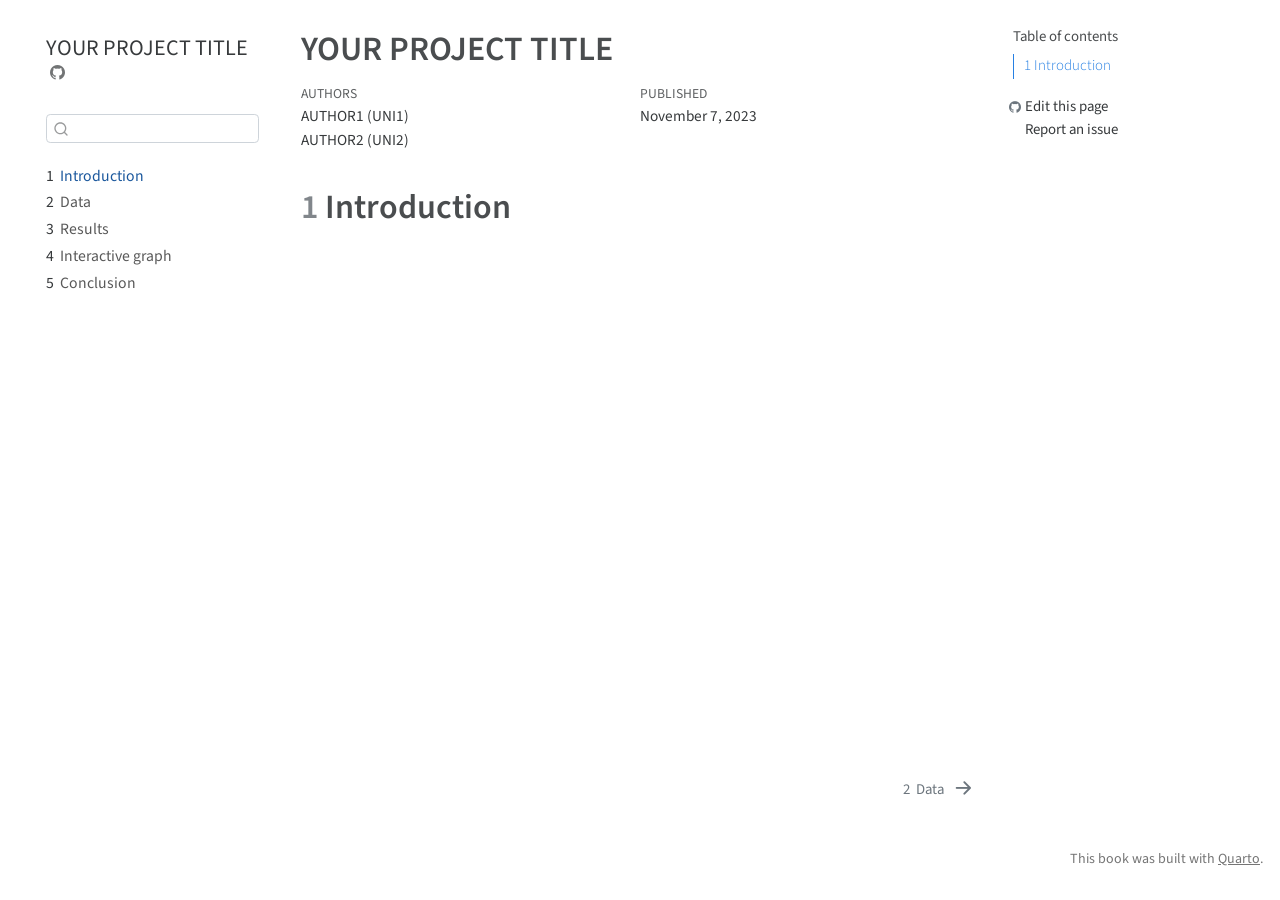
==== docs/index.html @ 01deb5d8 "Initial commit" ====
<!DOCTYPE html>
<html xmlns="http://www.w3.org/1999/xhtml" lang="en" xml:lang="en"><head>

<meta charset="utf-8">
<meta name="generator" content="quarto-1.3.433">

<meta name="viewport" content="width=device-width, initial-scale=1.0, user-scalable=yes">

<meta name="author" content="AUTHOR1 (UNI1)">
<meta name="author" content="AUTHOR2 (UNI2)">
<meta name="dcterms.date" content="2023-11-07">

<title>YOUR PROJECT TITLE</title>
<style>
code{white-space: pre-wrap;}
span.smallcaps{font-variant: small-caps;}
div.columns{display: flex; gap: min(4vw, 1.5em);}
div.column{flex: auto; overflow-x: auto;}
div.hanging-indent{margin-left: 1.5em; text-indent: -1.5em;}
ul.task-list{list-style: none;}
ul.task-list li input[type="checkbox"] {
  width: 0.8em;
  margin: 0 0.8em 0.2em -1em; /* quarto-specific, see https://github.com/quarto-dev/quarto-cli/issues/4556 */ 
  vertical-align: middle;
}
</style>


<script src="site_libs/quarto-nav/quarto-nav.js"></script>
<script src="site_libs/quarto-nav/headroom.min.js"></script>
<script src="site_libs/clipboard/clipboard.min.js"></script>
<script src="site_libs/quarto-search/autocomplete.umd.js"></script>
<script src="site_libs/quarto-search/fuse.min.js"></script>
<script src="site_libs/quarto-search/quarto-search.js"></script>
<meta name="quarto:offset" content="./">
<link href="./data.html" rel="next">
<script src="site_libs/quarto-html/quarto.js"></script>
<script src="site_libs/quarto-html/popper.min.js"></script>
<script src="site_libs/quarto-html/tippy.umd.min.js"></script>
<script src="site_libs/quarto-html/anchor.min.js"></script>
<link href="site_libs/quarto-html/tippy.css" rel="stylesheet">
<link href="site_libs/quarto-html/quarto-syntax-highlighting.css" rel="stylesheet" id="quarto-text-highlighting-styles">
<script src="site_libs/bootstrap/bootstrap.min.js"></script>
<link href="site_libs/bootstrap/bootstrap-icons.css" rel="stylesheet">
<link href="site_libs/bootstrap/bootstrap.min.css" rel="stylesheet" id="quarto-bootstrap" data-mode="light">
<script id="quarto-search-options" type="application/json">{
  "location": "sidebar",
  "copy-button": false,
  "collapse-after": 3,
  "panel-placement": "start",
  "type": "textbox",
  "limit": 20,
  "language": {
    "search-no-results-text": "No results",
    "search-matching-documents-text": "matching documents",
    "search-copy-link-title": "Copy link to search",
    "search-hide-matches-text": "Hide additional matches",
    "search-more-match-text": "more match in this document",
    "search-more-matches-text": "more matches in this document",
    "search-clear-button-title": "Clear",
    "search-detached-cancel-button-title": "Cancel",
    "search-submit-button-title": "Submit",
    "search-label": "Search"
  }
}</script>


</head>

<body class="nav-sidebar floating">

<div id="quarto-search-results"></div>
  <header id="quarto-header" class="headroom fixed-top">
  <nav class="quarto-secondary-nav">
    <div class="container-fluid d-flex">
      <button type="button" class="quarto-btn-toggle btn" data-bs-toggle="collapse" data-bs-target="#quarto-sidebar,#quarto-sidebar-glass" aria-controls="quarto-sidebar" aria-expanded="false" aria-label="Toggle sidebar navigation" onclick="if (window.quartoToggleHeadroom) { window.quartoToggleHeadroom(); }">
        <i class="bi bi-layout-text-sidebar-reverse"></i>
      </button>
      <nav class="quarto-page-breadcrumbs" aria-label="breadcrumb"><ol class="breadcrumb"><li class="breadcrumb-item"><a href="./index.html"><span class="chapter-number">1</span>&nbsp; <span class="chapter-title">Introduction</span></a></li></ol></nav>
      <a class="flex-grow-1" role="button" data-bs-toggle="collapse" data-bs-target="#quarto-sidebar,#quarto-sidebar-glass" aria-controls="quarto-sidebar" aria-expanded="false" aria-label="Toggle sidebar navigation" onclick="if (window.quartoToggleHeadroom) { window.quartoToggleHeadroom(); }">      
      </a>
      <button type="button" class="btn quarto-search-button" aria-label="" onclick="window.quartoOpenSearch();">
        <i class="bi bi-search"></i>
      </button>
    </div>
  </nav>
</header>
<!-- content -->
<div id="quarto-content" class="quarto-container page-columns page-rows-contents page-layout-article">
<!-- sidebar -->
  <nav id="quarto-sidebar" class="sidebar collapse collapse-horizontal sidebar-navigation floating overflow-auto">
    <div class="pt-lg-2 mt-2 text-left sidebar-header">
    <div class="sidebar-title mb-0 py-0">
      <a href="./">YOUR PROJECT TITLE</a> 
        <div class="sidebar-tools-main">
    <a href="https://github.com/YOUR_GITHUB_ACCOUNT/REPO_NAME" rel="" title="Source Code" class="quarto-navigation-tool px-1" aria-label="Source Code"><i class="bi bi-github"></i></a>
</div>
    </div>
      </div>
        <div class="mt-2 flex-shrink-0 align-items-center">
        <div class="sidebar-search">
        <div id="quarto-search" class="" title="Search"></div>
        </div>
        </div>
    <div class="sidebar-menu-container"> 
    <ul class="list-unstyled mt-1">
        <li class="sidebar-item">
  <div class="sidebar-item-container"> 
  <a href="./index.html" class="sidebar-item-text sidebar-link active">
 <span class="menu-text"><span class="chapter-number">1</span>&nbsp; <span class="chapter-title">Introduction</span></span></a>
  </div>
</li>
        <li class="sidebar-item">
  <div class="sidebar-item-container"> 
  <a href="./data.html" class="sidebar-item-text sidebar-link">
 <span class="menu-text"><span class="chapter-number">2</span>&nbsp; <span class="chapter-title">Data</span></span></a>
  </div>
</li>
        <li class="sidebar-item">
  <div class="sidebar-item-container"> 
  <a href="./results.html" class="sidebar-item-text sidebar-link">
 <span class="menu-text"><span class="chapter-number">3</span>&nbsp; <span class="chapter-title">Results</span></span></a>
  </div>
</li>
        <li class="sidebar-item">
  <div class="sidebar-item-container"> 
  <a href="./d3graph.html" class="sidebar-item-text sidebar-link">
 <span class="menu-text"><span class="chapter-number">4</span>&nbsp; <span class="chapter-title">Interactive graph</span></span></a>
  </div>
</li>
        <li class="sidebar-item">
  <div class="sidebar-item-container"> 
  <a href="./conclusion.html" class="sidebar-item-text sidebar-link">
 <span class="menu-text"><span class="chapter-number">5</span>&nbsp; <span class="chapter-title">Conclusion</span></span></a>
  </div>
</li>
    </ul>
    </div>
</nav>
<div id="quarto-sidebar-glass" data-bs-toggle="collapse" data-bs-target="#quarto-sidebar,#quarto-sidebar-glass"></div>
<!-- margin-sidebar -->
    <div id="quarto-margin-sidebar" class="sidebar margin-sidebar">
        <nav id="TOC" role="doc-toc" class="toc-active">
    <h2 id="toc-title">Table of contents</h2>
   
  <ul>
  <li><a href="#introduction" id="toc-introduction" class="nav-link active" data-scroll-target="#introduction"><span class="header-section-number">1</span> Introduction</a></li>
  </ul>
<div class="toc-actions"><div><i class="bi bi-github"></i></div><div class="action-links"><p><a href="https://github.com/YOUR_GITHUB_ACCOUNT/REPO_NAME/edit/main/index.qmd" class="toc-action">Edit this page</a></p><p><a href="https://github.com/YOUR_GITHUB_ACCOUNT/REPO_NAME/issues/new" class="toc-action">Report an issue</a></p></div></div></nav>
    </div>
<!-- main -->
<main class="content" id="quarto-document-content">

<header id="title-block-header" class="quarto-title-block default">
<div class="quarto-title">
<h1 class="title">YOUR PROJECT TITLE</h1>
</div>



<div class="quarto-title-meta">

    <div>
    <div class="quarto-title-meta-heading">Authors</div>
    <div class="quarto-title-meta-contents">
             <p>AUTHOR1 (UNI1) </p>
             <p>AUTHOR2 (UNI2) </p>
          </div>
  </div>
    
    <div>
    <div class="quarto-title-meta-heading">Published</div>
    <div class="quarto-title-meta-contents">
      <p class="date">November 7, 2023</p>
    </div>
  </div>
  
    
  </div>
  

</header>

<section id="introduction" class="level1" data-number="1">
<h1 data-number="1"><span class="header-section-number">1</span> Introduction</h1>


</section>

</main> <!-- /main -->
<script id="quarto-html-after-body" type="application/javascript">
window.document.addEventListener("DOMContentLoaded", function (event) {
  const toggleBodyColorMode = (bsSheetEl) => {
    const mode = bsSheetEl.getAttribute("data-mode");
    const bodyEl = window.document.querySelector("body");
    if (mode === "dark") {
      bodyEl.classList.add("quarto-dark");
      bodyEl.classList.remove("quarto-light");
    } else {
      bodyEl.classList.add("quarto-light");
      bodyEl.classList.remove("quarto-dark");
    }
  }
  const toggleBodyColorPrimary = () => {
    const bsSheetEl = window.document.querySelector("link#quarto-bootstrap");
    if (bsSheetEl) {
      toggleBodyColorMode(bsSheetEl);
    }
  }
  toggleBodyColorPrimary();  
  const icon = "";
  const anchorJS = new window.AnchorJS();
  anchorJS.options = {
    placement: 'right',
    icon: icon
  };
  anchorJS.add('.anchored');
  const isCodeAnnotation = (el) => {
    for (const clz of el.classList) {
      if (clz.startsWith('code-annotation-')) {                     
        return true;
      }
    }
    return false;
  }
  const clipboard = new window.ClipboardJS('.code-copy-button', {
    text: function(trigger) {
      const codeEl = trigger.previousElementSibling.cloneNode(true);
      for (const childEl of codeEl.children) {
        if (isCodeAnnotation(childEl)) {
          childEl.remove();
        }
      }
      return codeEl.innerText;
    }
  });
  clipboard.on('success', function(e) {
    // button target
    const button = e.trigger;
    // don't keep focus
    button.blur();
    // flash "checked"
    button.classList.add('code-copy-button-checked');
    var currentTitle = button.getAttribute("title");
    button.setAttribute("title", "Copied!");
    let tooltip;
    if (window.bootstrap) {
      button.setAttribute("data-bs-toggle", "tooltip");
      button.setAttribute("data-bs-placement", "left");
      button.setAttribute("data-bs-title", "Copied!");
      tooltip = new bootstrap.Tooltip(button, 
        { trigger: "manual", 
          customClass: "code-copy-button-tooltip",
          offset: [0, -8]});
      tooltip.show();    
    }
    setTimeout(function() {
      if (tooltip) {
        tooltip.hide();
        button.removeAttribute("data-bs-title");
        button.removeAttribute("data-bs-toggle");
        button.removeAttribute("data-bs-placement");
      }
      button.setAttribute("title", currentTitle);
      button.classList.remove('code-copy-button-checked');
    }, 1000);
    // clear code selection
    e.clearSelection();
  });
  function tippyHover(el, contentFn) {
    const config = {
      allowHTML: true,
      content: contentFn,
      maxWidth: 500,
      delay: 100,
      arrow: false,
      appendTo: function(el) {
          return el.parentElement;
      },
      interactive: true,
      interactiveBorder: 10,
      theme: 'quarto',
      placement: 'bottom-start'
    };
    window.tippy(el, config); 
  }
  const noterefs = window.document.querySelectorAll('a[role="doc-noteref"]');
  for (var i=0; i<noterefs.length; i++) {
    const ref = noterefs[i];
    tippyHover(ref, function() {
      // use id or data attribute instead here
      let href = ref.getAttribute('data-footnote-href') || ref.getAttribute('href');
      try { href = new URL(href).hash; } catch {}
      const id = href.replace(/^#\/?/, "");
      const note = window.document.getElementById(id);
      return note.innerHTML;
    });
  }
      let selectedAnnoteEl;
      const selectorForAnnotation = ( cell, annotation) => {
        let cellAttr = 'data-code-cell="' + cell + '"';
        let lineAttr = 'data-code-annotation="' +  annotation + '"';
        const selector = 'span[' + cellAttr + '][' + lineAttr + ']';
        return selector;
      }
      const selectCodeLines = (annoteEl) => {
        const doc = window.document;
        const targetCell = annoteEl.getAttribute("data-target-cell");
        const targetAnnotation = annoteEl.getAttribute("data-target-annotation");
        const annoteSpan = window.document.querySelector(selectorForAnnotation(targetCell, targetAnnotation));
        const lines = annoteSpan.getAttribute("data-code-lines").split(",");
        const lineIds = lines.map((line) => {
          return targetCell + "-" + line;
        })
        let top = null;
        let height = null;
        let parent = null;
        if (lineIds.length > 0) {
            //compute the position of the single el (top and bottom and make a div)
            const el = window.document.getElementById(lineIds[0]);
            top = el.offsetTop;
            height = el.offsetHeight;
            parent = el.parentElement.parentElement;
          if (lineIds.length > 1) {
            const lastEl = window.document.getElementById(lineIds[lineIds.length - 1]);
            const bottom = lastEl.offsetTop + lastEl.offsetHeight;
            height = bottom - top;
          }
          if (top !== null && height !== null && parent !== null) {
            // cook up a div (if necessary) and position it 
            let div = window.document.getElementById("code-annotation-line-highlight");
            if (div === null) {
              div = window.document.createElement("div");
              div.setAttribute("id", "code-annotation-line-highlight");
              div.style.position = 'absolute';
              parent.appendChild(div);
            }
            div.style.top = top - 2 + "px";
            div.style.height = height + 4 + "px";
            let gutterDiv = window.document.getElementById("code-annotation-line-highlight-gutter");
            if (gutterDiv === null) {
              gutterDiv = window.document.createElement("div");
              gutterDiv.setAttribute("id", "code-annotation-line-highlight-gutter");
              gutterDiv.style.position = 'absolute';
              const codeCell = window.document.getElementById(targetCell);
              const gutter = codeCell.querySelector('.code-annotation-gutter');
              gutter.appendChild(gutterDiv);
            }
            gutterDiv.style.top = top - 2 + "px";
            gutterDiv.style.height = height + 4 + "px";
          }
          selectedAnnoteEl = annoteEl;
        }
      };
      const unselectCodeLines = () => {
        const elementsIds = ["code-annotation-line-highlight", "code-annotation-line-highlight-gutter"];
        elementsIds.forEach((elId) => {
          const div = window.document.getElementById(elId);
          if (div) {
            div.remove();
          }
        });
        selectedAnnoteEl = undefined;
      };
      // Attach click handler to the DT
      const annoteDls = window.document.querySelectorAll('dt[data-target-cell]');
      for (const annoteDlNode of annoteDls) {
        annoteDlNode.addEventListener('click', (event) => {
          const clickedEl = event.target;
          if (clickedEl !== selectedAnnoteEl) {
            unselectCodeLines();
            const activeEl = window.document.querySelector('dt[data-target-cell].code-annotation-active');
            if (activeEl) {
              activeEl.classList.remove('code-annotation-active');
            }
            selectCodeLines(clickedEl);
            clickedEl.classList.add('code-annotation-active');
          } else {
            // Unselect the line
            unselectCodeLines();
            clickedEl.classList.remove('code-annotation-active');
          }
        });
      }
  const findCites = (el) => {
    const parentEl = el.parentElement;
    if (parentEl) {
      const cites = parentEl.dataset.cites;
      if (cites) {
        return {
          el,
          cites: cites.split(' ')
        };
      } else {
        return findCites(el.parentElement)
      }
    } else {
      return undefined;
    }
  };
  var bibliorefs = window.document.querySelectorAll('a[role="doc-biblioref"]');
  for (var i=0; i<bibliorefs.length; i++) {
    const ref = bibliorefs[i];
    const citeInfo = findCites(ref);
    if (citeInfo) {
      tippyHover(citeInfo.el, function() {
        var popup = window.document.createElement('div');
        citeInfo.cites.forEach(function(cite) {
          var citeDiv = window.document.createElement('div');
          citeDiv.classList.add('hanging-indent');
          citeDiv.classList.add('csl-entry');
          var biblioDiv = window.document.getElementById('ref-' + cite);
          if (biblioDiv) {
            citeDiv.innerHTML = biblioDiv.innerHTML;
          }
          popup.appendChild(citeDiv);
        });
        return popup.innerHTML;
      });
    }
  }
});
</script>
<nav class="page-navigation">
  <div class="nav-page nav-page-previous">
  </div>
  <div class="nav-page nav-page-next">
      <a href="./data.html" class="pagination-link">
        <span class="nav-page-text"><span class="chapter-number">2</span>&nbsp; <span class="chapter-title">Data</span></span> <i class="bi bi-arrow-right-short"></i>
      </a>
  </div>
</nav>
</div> <!-- /content -->
<footer class="footer">
  <div class="nav-footer">
    <div class="nav-footer-left">
      &nbsp;
    </div>   
    <div class="nav-footer-center">
      &nbsp;
    </div>
    <div class="nav-footer-right">This book was built with <a href="https://quarto.org/">Quarto</a>.</div>
  </div>
</footer>



</body></html>
---- docs/site_libs/quarto-html/tippy.css ----
.tippy-box[data-animation=fade][data-state=hidden]{opacity:0}[data-tippy-root]{max-width:calc(100vw - 10px)}.tippy-box{position:relative;background-color:#333;color:#fff;border-radius:4px;font-size:14px;line-height:1.4;white-space:normal;outline:0;transition-property:transform,visibility,opacity}.tippy-box[data-placement^=top]>.tippy-arrow{bottom:0}.tippy-box[data-placement^=top]>.tippy-arrow:before{bottom:-7px;left:0;border-width:8px 8px 0;border-top-color:initial;transform-origin:center top}.tippy-box[data-placement^=bottom]>.tippy-arrow{top:0}.tippy-box[data-placement^=bottom]>.tippy-arrow:before{top:-7px;left:0;border-width:0 8px 8px;border-bottom-color:initial;transform-origin:center bottom}.tippy-box[data-placement^=left]>.tippy-arrow{right:0}.tippy-box[data-placement^=left]>.tippy-arrow:before{border-width:8px 0 8px 8px;border-left-color:initial;right:-7px;transform-origin:center left}.tippy-box[data-placement^=right]>.tippy-arrow{left:0}.tippy-box[data-placement^=right]>.tippy-arrow:before{left:-7px;border-width:8px 8px 8px 0;border-right-color:initial;transform-origin:center right}.tippy-box[data-inertia][data-state=visible]{transition-timing-function:cubic-bezier(.54,1.5,.38,1.11)}.tippy-arrow{width:16px;height:16px;color:#333}.tippy-arrow:before{content:"";position:absolute;border-color:transparent;border-style:solid}.tippy-content{position:relative;padding:5px 9px;z-index:1}
---- docs/site_libs/quarto-html/quarto-syntax-highlighting.css ----
/* quarto syntax highlight colors */
:root {
  --quarto-hl-ot-color: #003B4F;
  --quarto-hl-at-color: #657422;
  --quarto-hl-ss-color: #20794D;
  --quarto-hl-an-color: #5E5E5E;
  --quarto-hl-fu-color: #4758AB;
  --quarto-hl-st-color: #20794D;
  --quarto-hl-cf-color: #003B4F;
  --quarto-hl-op-color: #5E5E5E;
  --quarto-hl-er-color: #AD0000;
  --quarto-hl-bn-color: #AD0000;
  --quarto-hl-al-color: #AD0000;
  --quarto-hl-va-color: #111111;
  --quarto-hl-bu-color: inherit;
  --quarto-hl-ex-color: inherit;
  --quarto-hl-pp-color: #AD0000;
  --quarto-hl-in-color: #5E5E5E;
  --quarto-hl-vs-color: #20794D;
  --quarto-hl-wa-color: #5E5E5E;
  --quarto-hl-do-color: #5E5E5E;
  --quarto-hl-im-color: #00769E;
  --quarto-hl-ch-color: #20794D;
  --quarto-hl-dt-color: #AD0000;
  --quarto-hl-fl-color: #AD0000;
  --quarto-hl-co-color: #5E5E5E;
  --quarto-hl-cv-color: #5E5E5E;
  --quarto-hl-cn-color: #8f5902;
  --quarto-hl-sc-color: #5E5E5E;
  --quarto-hl-dv-color: #AD0000;
  --quarto-hl-kw-color: #003B4F;
}

/* other quarto variables */
:root {
  --quarto-font-monospace: SFMono-Regular, Menlo, Monaco, Consolas, "Liberation Mono", "Courier New", monospace;
}

pre > code.sourceCode > span {
  color: #003B4F;
}

code span {
  color: #003B4F;
}

code.sourceCode > span {
  color: #003B4F;
}

div.sourceCode,
div.sourceCode pre.sourceCode {
  color: #003B4F;
}

code span.ot {
  color: #003B4F;
  font-style: inherit;
}

code span.at {
  color: #657422;
  font-style: inherit;
}

code span.ss {
  color: #20794D;
  font-style: inherit;
}

code span.an {
  color: #5E5E5E;
  font-style: inherit;
}

code span.fu {
  color: #4758AB;
  font-style: inherit;
}

code span.st {
  color: #20794D;
  font-style: inherit;
}

code span.cf {
  color: #003B4F;
  font-style: inherit;
}

code span.op {
  color: #5E5E5E;
  font-style: inherit;
}

code span.er {
  color: #AD0000;
  font-style: inherit;
}

code span.bn {
  color: #AD0000;
  font-style: inherit;
}

code span.al {
  color: #AD0000;
  font-style: inherit;
}

code span.va {
  color: #111111;
  font-style: inherit;
}

code span.bu {
  font-style: inherit;
}

code span.ex {
  font-style: inherit;
}

code span.pp {
  color: #AD0000;
  font-style: inherit;
}

code span.in {
  color: #5E5E5E;
  font-style: inherit;
}

code span.vs {
  color: #20794D;
  font-style: inherit;
}

code span.wa {
  color: #5E5E5E;
  font-style: italic;
}

code span.do {
  color: #5E5E5E;
  font-style: italic;
}

code span.im {
  color: #00769E;
  font-style: inherit;
}

code span.ch {
  color: #20794D;
  font-style: inherit;
}

code span.dt {
  color: #AD0000;
  font-style: inherit;
}

code span.fl {
  color: #AD0000;
  font-style: inherit;
}

code span.co {
  color: #5E5E5E;
  font-style: inherit;
}

code span.cv {
  color: #5E5E5E;
  font-style: italic;
}

code span.cn {
  color: #8f5902;
  font-style: inherit;
}

code span.sc {
  color: #5E5E5E;
  font-style: inherit;
}

code span.dv {
  color: #AD0000;
  font-style: inherit;
}

code span.kw {
  color: #003B4F;
  font-style: inherit;
}

.prevent-inlining {
  content: "</";
}

/*# sourceMappingURL=debc5d5d77c3f9108843748ff7464032.css.map */
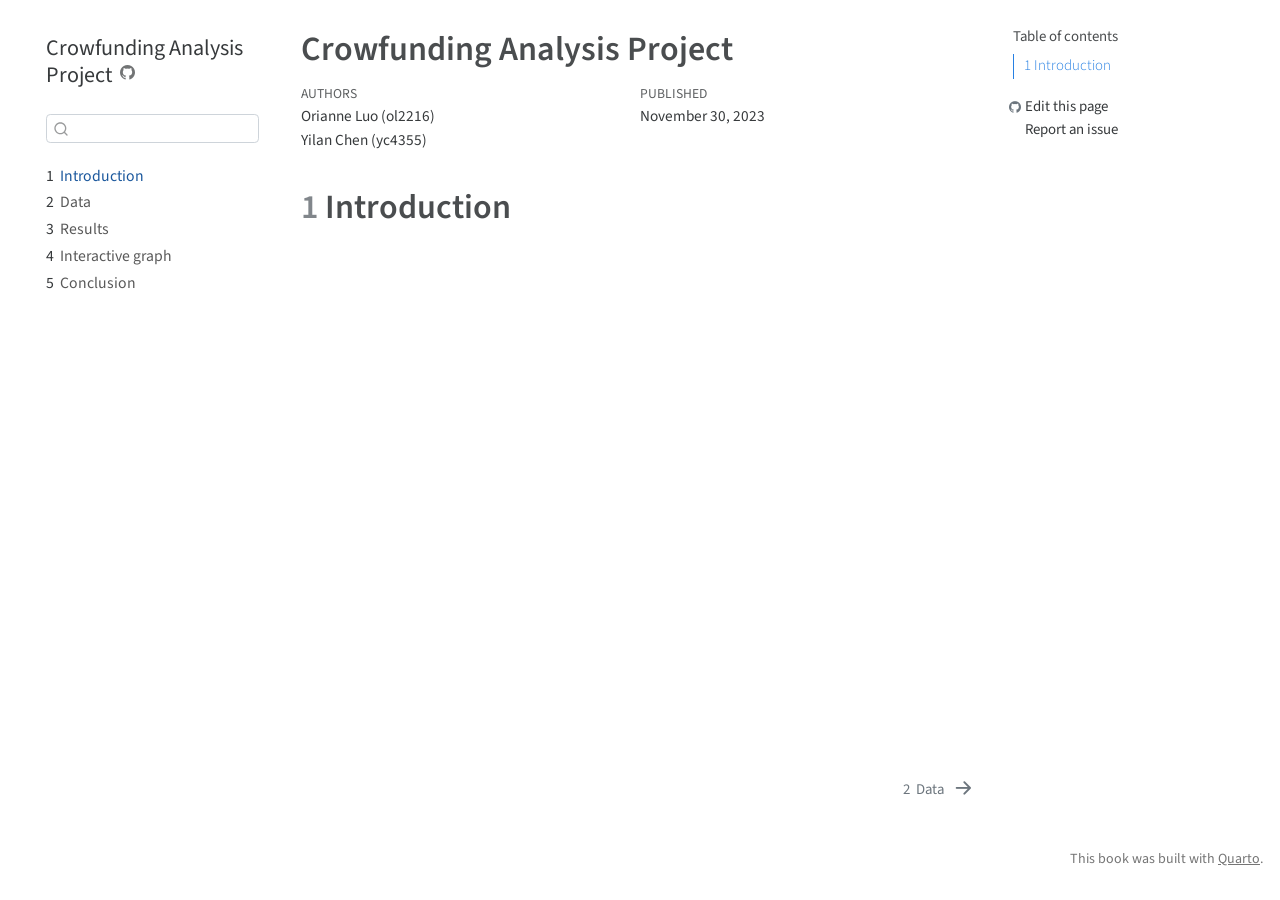
==== commit b3b865b7: "render the book" ====
--- a/docs/index.html
+++ b/docs/index.html
@@ -6,11 +6,11 @@
 
 <meta name="viewport" content="width=device-width, initial-scale=1.0, user-scalable=yes">
 
-<meta name="author" content="AUTHOR1 (UNI1)">
-<meta name="author" content="AUTHOR2 (UNI2)">
-<meta name="dcterms.date" content="2023-11-07">
-
-<title>YOUR PROJECT TITLE</title>
+<meta name="author" content="Orianne Luo (ol2216)">
+<meta name="author" content="Yilan Chen (yc4355)">
+<meta name="dcterms.date" content="2023-11-30">
+
+<title>Crowfunding Analysis Project</title>
 <style>
 code{white-space: pre-wrap;}
 span.smallcaps{font-variant: small-caps;}
@@ -91,9 +91,9 @@
   <nav id="quarto-sidebar" class="sidebar collapse collapse-horizontal sidebar-navigation floating overflow-auto">
     <div class="pt-lg-2 mt-2 text-left sidebar-header">
     <div class="sidebar-title mb-0 py-0">
-      <a href="./">YOUR PROJECT TITLE</a> 
+      <a href="./">Crowfunding Analysis Project</a> 
         <div class="sidebar-tools-main">
-    <a href="https://github.com/YOUR_GITHUB_ACCOUNT/REPO_NAME" rel="" title="Source Code" class="quarto-navigation-tool px-1" aria-label="Source Code"><i class="bi bi-github"></i></a>
+    <a href="https://github.com/1819398633/crowd_funding" rel="" title="Source Code" class="quarto-navigation-tool px-1" aria-label="Source Code"><i class="bi bi-github"></i></a>
 </div>
     </div>
       </div>
@@ -146,14 +146,14 @@
   <ul>
   <li><a href="#introduction" id="toc-introduction" class="nav-link active" data-scroll-target="#introduction"><span class="header-section-number">1</span> Introduction</a></li>
   </ul>
-<div class="toc-actions"><div><i class="bi bi-github"></i></div><div class="action-links"><p><a href="https://github.com/YOUR_GITHUB_ACCOUNT/REPO_NAME/edit/main/index.qmd" class="toc-action">Edit this page</a></p><p><a href="https://github.com/YOUR_GITHUB_ACCOUNT/REPO_NAME/issues/new" class="toc-action">Report an issue</a></p></div></div></nav>
+<div class="toc-actions"><div><i class="bi bi-github"></i></div><div class="action-links"><p><a href="https://github.com/1819398633/crowd_funding/edit/main/index.qmd" class="toc-action">Edit this page</a></p><p><a href="https://github.com/1819398633/crowd_funding/issues/new" class="toc-action">Report an issue</a></p></div></div></nav>
     </div>
 <!-- main -->
 <main class="content" id="quarto-document-content">
 
 <header id="title-block-header" class="quarto-title-block default">
 <div class="quarto-title">
-<h1 class="title">YOUR PROJECT TITLE</h1>
+<h1 class="title">Crowfunding Analysis Project</h1>
 </div>
 
 
@@ -163,15 +163,15 @@
     <div>
     <div class="quarto-title-meta-heading">Authors</div>
     <div class="quarto-title-meta-contents">
-             <p>AUTHOR1 (UNI1) </p>
-             <p>AUTHOR2 (UNI2) </p>
+             <p>Orianne Luo (ol2216) </p>
+             <p>Yilan Chen (yc4355) </p>
           </div>
   </div>
     
     <div>
     <div class="quarto-title-meta-heading">Published</div>
     <div class="quarto-title-meta-contents">
-      <p class="date">November 7, 2023</p>
+      <p class="date">November 30, 2023</p>
     </div>
   </div>
   
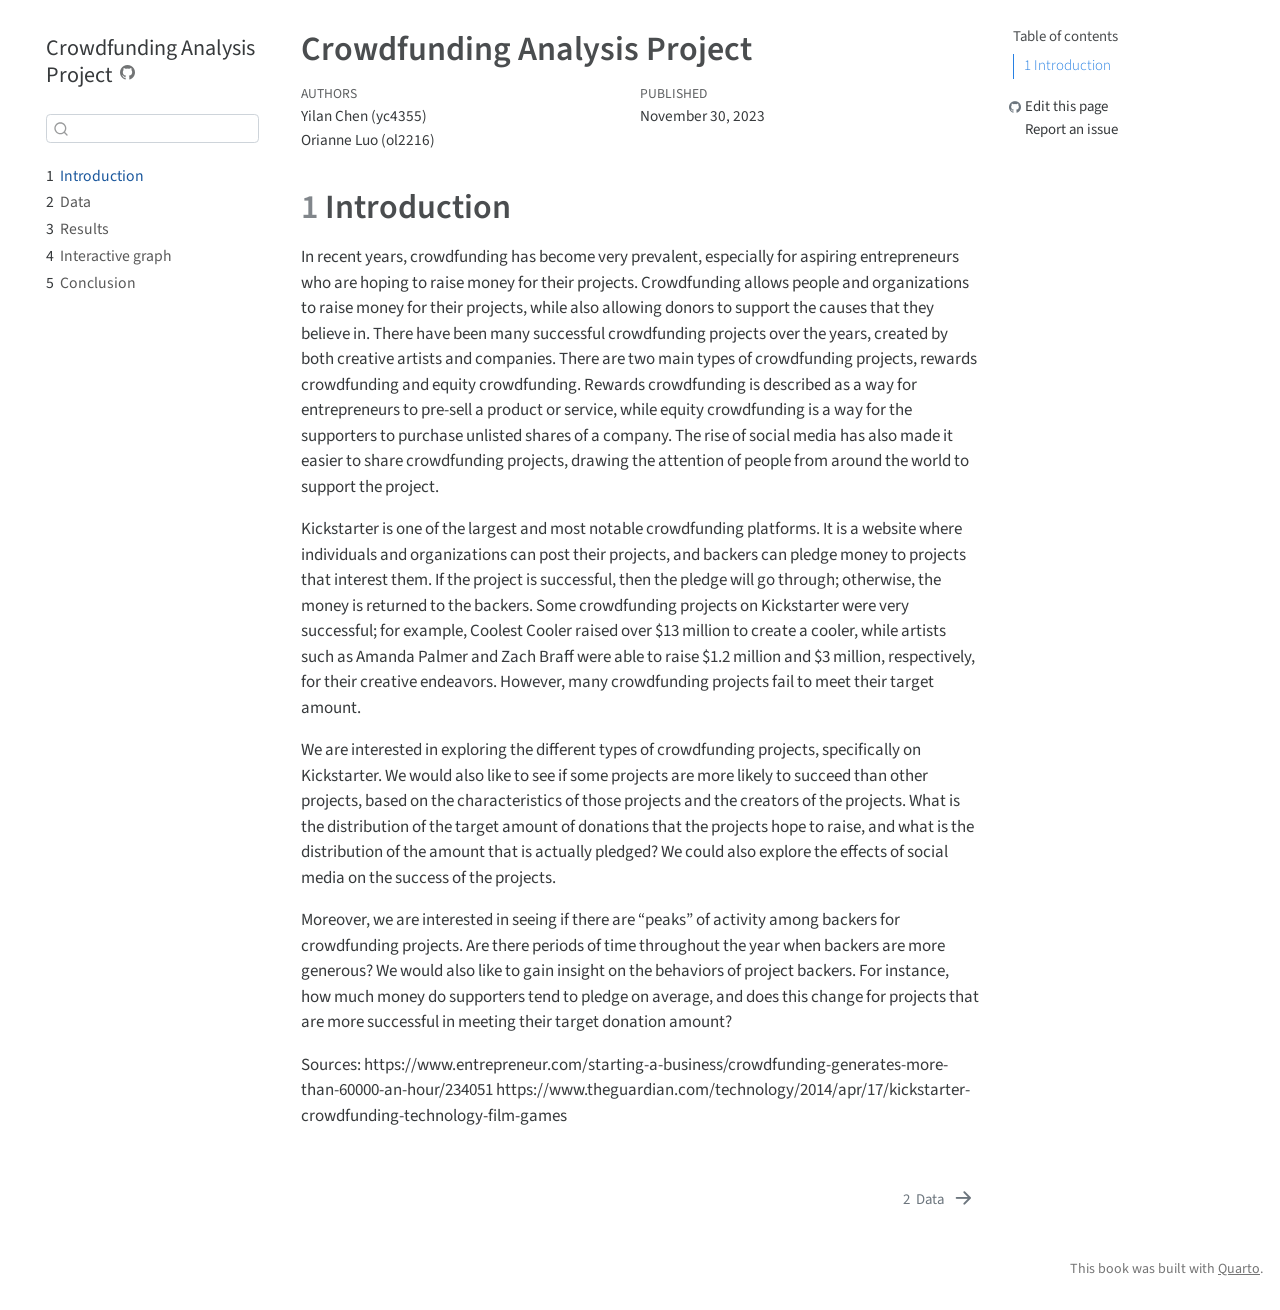
==== commit 0901f8e0: "upload render book" ====
--- a/docs/index.html
+++ b/docs/index.html
@@ -6,11 +6,11 @@
 
 <meta name="viewport" content="width=device-width, initial-scale=1.0, user-scalable=yes">
 
+<meta name="author" content="Yilan Chen (yc4355)">
 <meta name="author" content="Orianne Luo (ol2216)">
-<meta name="author" content="Yilan Chen (yc4355)">
 <meta name="dcterms.date" content="2023-11-30">
 
-<title>Crowfunding Analysis Project</title>
+<title>Crowdfunding Analysis Project</title>
 <style>
 code{white-space: pre-wrap;}
 span.smallcaps{font-variant: small-caps;}
@@ -91,9 +91,9 @@
   <nav id="quarto-sidebar" class="sidebar collapse collapse-horizontal sidebar-navigation floating overflow-auto">
     <div class="pt-lg-2 mt-2 text-left sidebar-header">
     <div class="sidebar-title mb-0 py-0">
-      <a href="./">Crowfunding Analysis Project</a> 
+      <a href="./">Crowdfunding Analysis Project</a> 
         <div class="sidebar-tools-main">
-    <a href="https://github.com/1819398633/crowd_funding" rel="" title="Source Code" class="quarto-navigation-tool px-1" aria-label="Source Code"><i class="bi bi-github"></i></a>
+    <a href="https://github.com/1819398633/crowd_funding.git" rel="" title="Source Code" class="quarto-navigation-tool px-1" aria-label="Source Code"><i class="bi bi-github"></i></a>
 </div>
     </div>
       </div>
@@ -146,14 +146,14 @@
   <ul>
   <li><a href="#introduction" id="toc-introduction" class="nav-link active" data-scroll-target="#introduction"><span class="header-section-number">1</span> Introduction</a></li>
   </ul>
-<div class="toc-actions"><div><i class="bi bi-github"></i></div><div class="action-links"><p><a href="https://github.com/1819398633/crowd_funding/edit/main/index.qmd" class="toc-action">Edit this page</a></p><p><a href="https://github.com/1819398633/crowd_funding/issues/new" class="toc-action">Report an issue</a></p></div></div></nav>
+<div class="toc-actions"><div><i class="bi bi-github"></i></div><div class="action-links"><p><a href="https://github.com/1819398633/crowd_funding.git/edit/main/index.qmd" class="toc-action">Edit this page</a></p><p><a href="https://github.com/1819398633/crowd_funding.git/issues/new" class="toc-action">Report an issue</a></p></div></div></nav>
     </div>
 <!-- main -->
 <main class="content" id="quarto-document-content">
 
 <header id="title-block-header" class="quarto-title-block default">
 <div class="quarto-title">
-<h1 class="title">Crowfunding Analysis Project</h1>
+<h1 class="title">Crowdfunding Analysis Project</h1>
 </div>
 
 
@@ -163,8 +163,8 @@
     <div>
     <div class="quarto-title-meta-heading">Authors</div>
     <div class="quarto-title-meta-contents">
+             <p>Yilan Chen (yc4355) </p>
              <p>Orianne Luo (ol2216) </p>
-             <p>Yilan Chen (yc4355) </p>
           </div>
   </div>
     
@@ -183,6 +183,11 @@
 
 <section id="introduction" class="level1" data-number="1">
 <h1 data-number="1"><span class="header-section-number">1</span> Introduction</h1>
+<p>In recent years, crowdfunding has become very prevalent, especially for aspiring entrepreneurs who are hoping to raise money for their projects. Crowdfunding allows people and organizations to raise money for their projects, while also allowing donors to support the causes that they believe in. There have been many successful crowdfunding projects over the years, created by both creative artists and companies. There are two main types of crowdfunding projects, rewards crowdfunding and equity crowdfunding. Rewards crowdfunding is described as a way for entrepreneurs to pre-sell a product or service, while equity crowdfunding is a way for the supporters to purchase unlisted shares of a company. The rise of social media has also made it easier to share crowdfunding projects, drawing the attention of people from around the world to support the project.</p>
+<p>Kickstarter is one of the largest and most notable crowdfunding platforms. It is a website where individuals and organizations can post their projects, and backers can pledge money to projects that interest them. If the project is successful, then the pledge will go through; otherwise, the money is returned to the backers. Some crowdfunding projects on Kickstarter were very successful; for example, Coolest Cooler raised over $13 million to create a cooler, while artists such as Amanda Palmer and Zach Braff were able to raise $1.2 million and $3 million, respectively, for their creative endeavors. However, many crowdfunding projects fail to meet their target amount.</p>
+<p>We are interested in exploring the different types of crowdfunding projects, specifically on Kickstarter. We would also like to see if some projects are more likely to succeed than other projects, based on the characteristics of those projects and the creators of the projects. What is the distribution of the target amount of donations that the projects hope to raise, and what is the distribution of the amount that is actually pledged? We could also explore the effects of social media on the success of the projects.</p>
+<p>Moreover, we are interested in seeing if there are “peaks” of activity among backers for crowdfunding projects. Are there periods of time throughout the year when backers are more generous? We would also like to gain insight on the behaviors of project backers. For instance, how much money do supporters tend to pledge on average, and does this change for projects that are more successful in meeting their target donation amount?</p>
+<p>Sources: https://www.entrepreneur.com/starting-a-business/crowdfunding-generates-more-than-60000-an-hour/234051 https://www.theguardian.com/technology/2014/apr/17/kickstarter-crowdfunding-technology-film-games</p>
 
 
 </section>
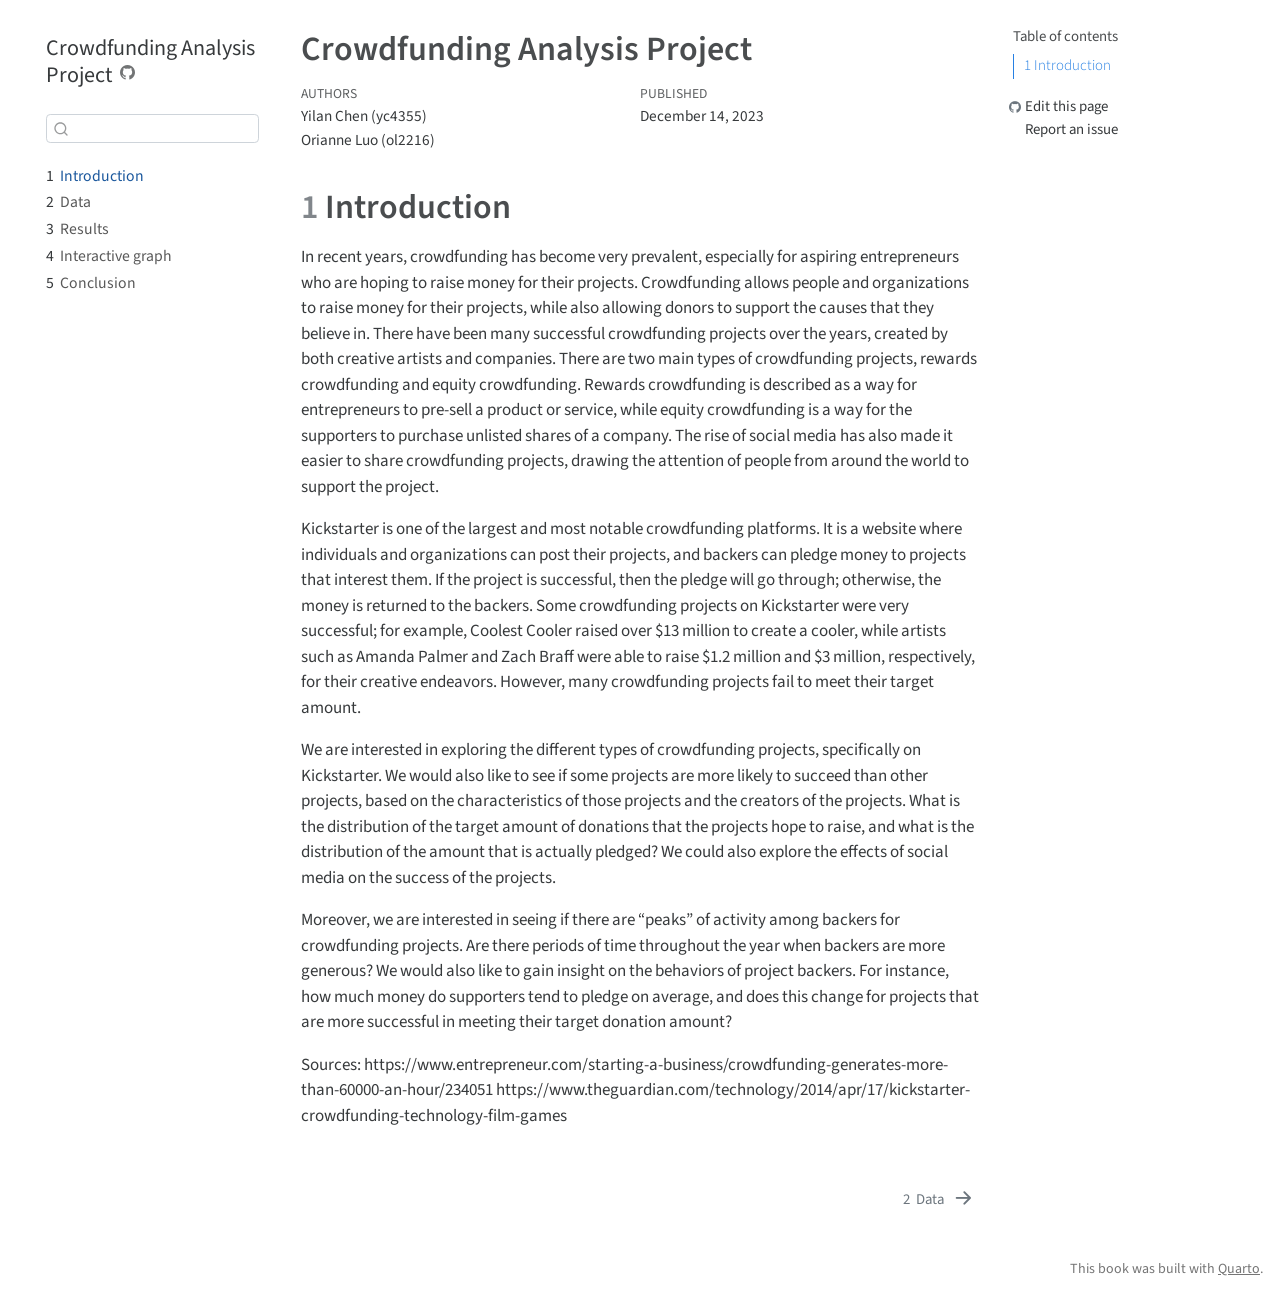
==== commit 1657a2ec: "update data.qmd" ====
--- a/docs/index.html
+++ b/docs/index.html
@@ -8,7 +8,7 @@
 
 <meta name="author" content="Yilan Chen (yc4355)">
 <meta name="author" content="Orianne Luo (ol2216)">
-<meta name="dcterms.date" content="2023-11-30">
+<meta name="dcterms.date" content="2023-12-14">
 
 <title>Crowdfunding Analysis Project</title>
 <style>
@@ -171,7 +171,7 @@
     <div>
     <div class="quarto-title-meta-heading">Published</div>
     <div class="quarto-title-meta-contents">
-      <p class="date">November 30, 2023</p>
+      <p class="date">December 14, 2023</p>
     </div>
   </div>
   
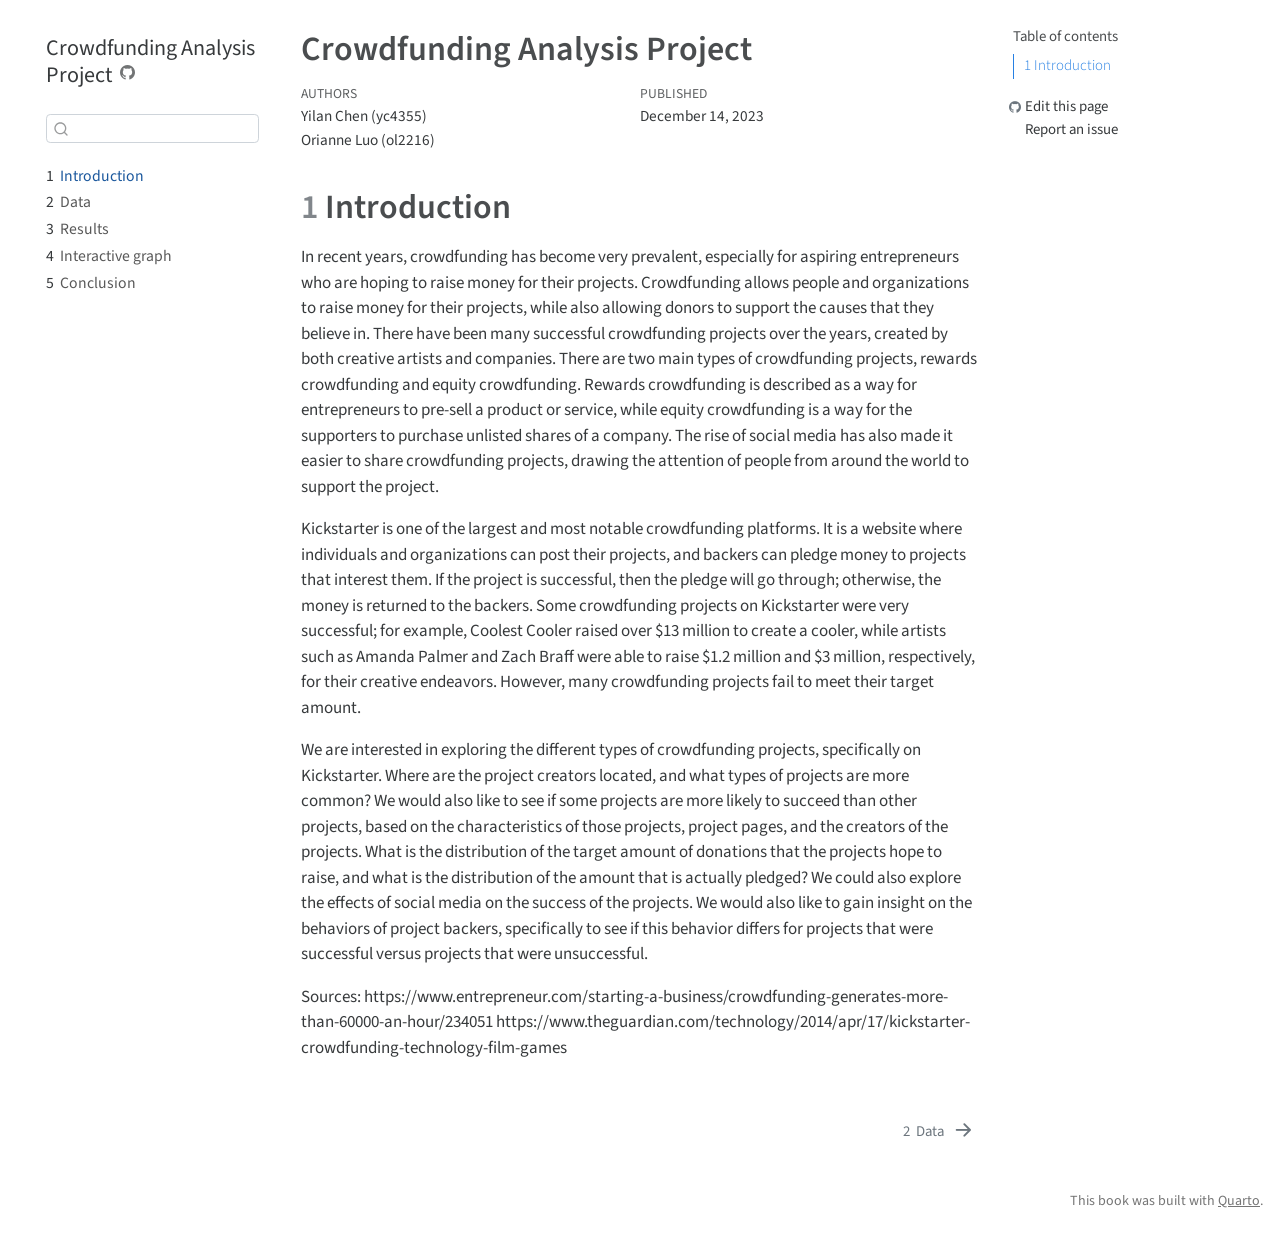
==== commit dc4a63a8: "update d3" ====
--- a/docs/index.html
+++ b/docs/index.html
@@ -185,8 +185,7 @@
 <h1 data-number="1"><span class="header-section-number">1</span> Introduction</h1>
 <p>In recent years, crowdfunding has become very prevalent, especially for aspiring entrepreneurs who are hoping to raise money for their projects. Crowdfunding allows people and organizations to raise money for their projects, while also allowing donors to support the causes that they believe in. There have been many successful crowdfunding projects over the years, created by both creative artists and companies. There are two main types of crowdfunding projects, rewards crowdfunding and equity crowdfunding. Rewards crowdfunding is described as a way for entrepreneurs to pre-sell a product or service, while equity crowdfunding is a way for the supporters to purchase unlisted shares of a company. The rise of social media has also made it easier to share crowdfunding projects, drawing the attention of people from around the world to support the project.</p>
 <p>Kickstarter is one of the largest and most notable crowdfunding platforms. It is a website where individuals and organizations can post their projects, and backers can pledge money to projects that interest them. If the project is successful, then the pledge will go through; otherwise, the money is returned to the backers. Some crowdfunding projects on Kickstarter were very successful; for example, Coolest Cooler raised over $13 million to create a cooler, while artists such as Amanda Palmer and Zach Braff were able to raise $1.2 million and $3 million, respectively, for their creative endeavors. However, many crowdfunding projects fail to meet their target amount.</p>
-<p>We are interested in exploring the different types of crowdfunding projects, specifically on Kickstarter. We would also like to see if some projects are more likely to succeed than other projects, based on the characteristics of those projects and the creators of the projects. What is the distribution of the target amount of donations that the projects hope to raise, and what is the distribution of the amount that is actually pledged? We could also explore the effects of social media on the success of the projects.</p>
-<p>Moreover, we are interested in seeing if there are “peaks” of activity among backers for crowdfunding projects. Are there periods of time throughout the year when backers are more generous? We would also like to gain insight on the behaviors of project backers. For instance, how much money do supporters tend to pledge on average, and does this change for projects that are more successful in meeting their target donation amount?</p>
+<p>We are interested in exploring the different types of crowdfunding projects, specifically on Kickstarter. Where are the project creators located, and what types of projects are more common? We would also like to see if some projects are more likely to succeed than other projects, based on the characteristics of those projects, project pages, and the creators of the projects. What is the distribution of the target amount of donations that the projects hope to raise, and what is the distribution of the amount that is actually pledged? We could also explore the effects of social media on the success of the projects. We would also like to gain insight on the behaviors of project backers, specifically to see if this behavior differs for projects that were successful versus projects that were unsuccessful.</p>
 <p>Sources: https://www.entrepreneur.com/starting-a-business/crowdfunding-generates-more-than-60000-an-hour/234051 https://www.theguardian.com/technology/2014/apr/17/kickstarter-crowdfunding-technology-film-games</p>
 
 
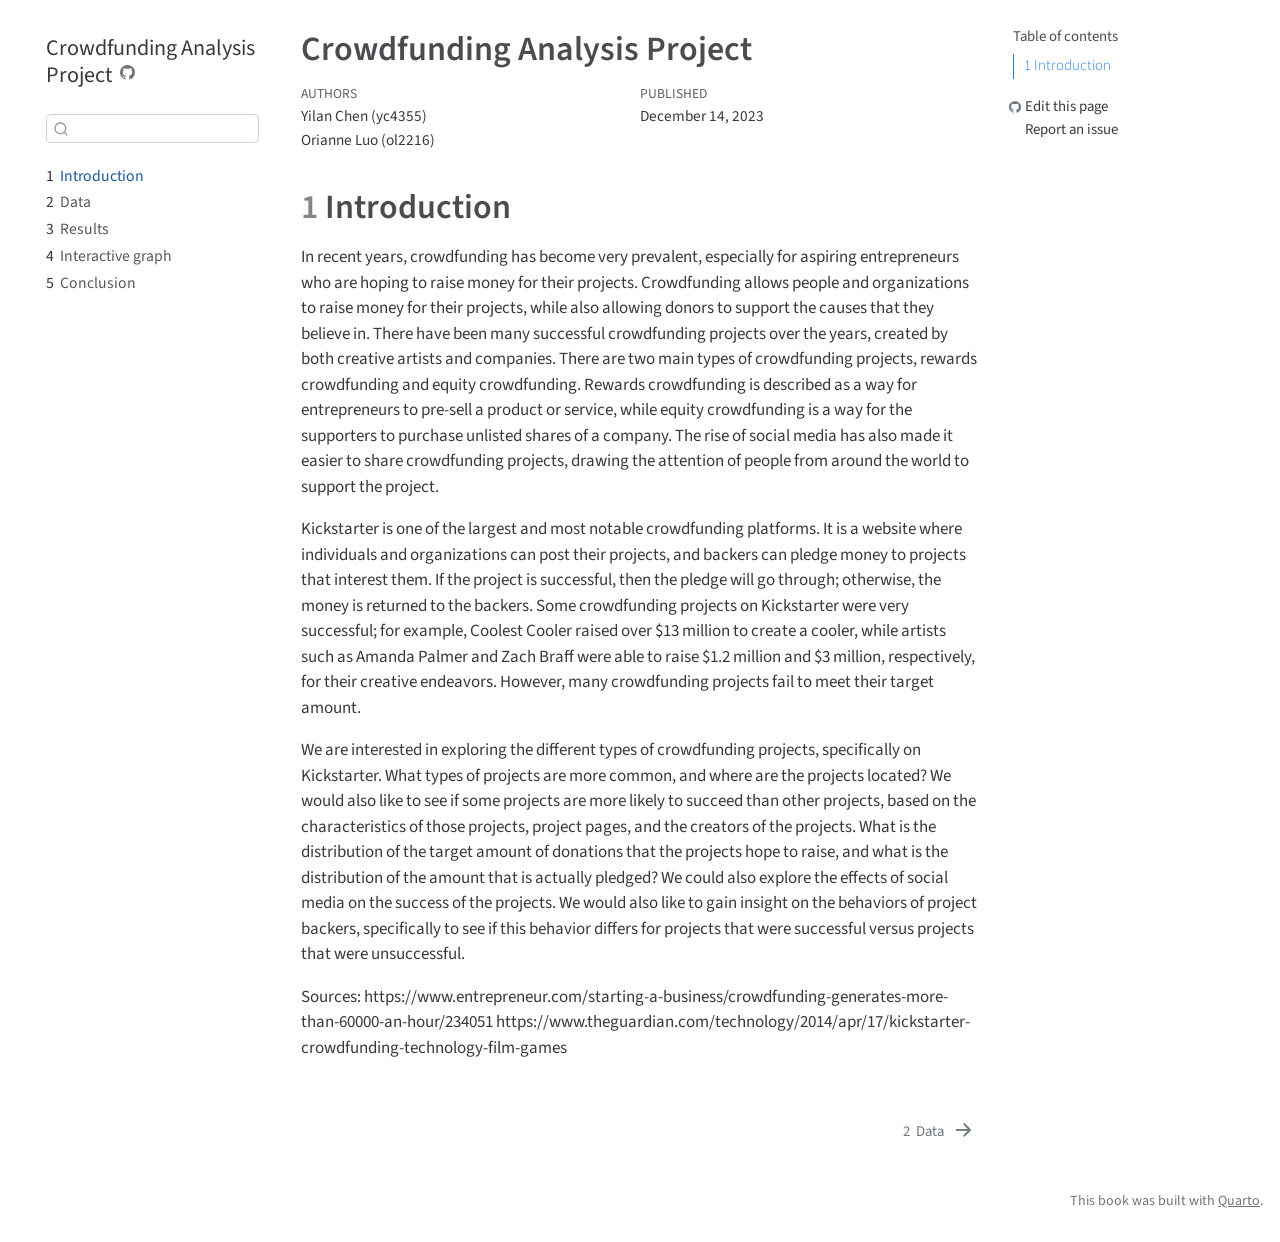
==== commit f23bf29e: "update render" ====
--- a/docs/index.html
+++ b/docs/index.html
@@ -185,7 +185,7 @@
 <h1 data-number="1"><span class="header-section-number">1</span> Introduction</h1>
 <p>In recent years, crowdfunding has become very prevalent, especially for aspiring entrepreneurs who are hoping to raise money for their projects. Crowdfunding allows people and organizations to raise money for their projects, while also allowing donors to support the causes that they believe in. There have been many successful crowdfunding projects over the years, created by both creative artists and companies. There are two main types of crowdfunding projects, rewards crowdfunding and equity crowdfunding. Rewards crowdfunding is described as a way for entrepreneurs to pre-sell a product or service, while equity crowdfunding is a way for the supporters to purchase unlisted shares of a company. The rise of social media has also made it easier to share crowdfunding projects, drawing the attention of people from around the world to support the project.</p>
 <p>Kickstarter is one of the largest and most notable crowdfunding platforms. It is a website where individuals and organizations can post their projects, and backers can pledge money to projects that interest them. If the project is successful, then the pledge will go through; otherwise, the money is returned to the backers. Some crowdfunding projects on Kickstarter were very successful; for example, Coolest Cooler raised over $13 million to create a cooler, while artists such as Amanda Palmer and Zach Braff were able to raise $1.2 million and $3 million, respectively, for their creative endeavors. However, many crowdfunding projects fail to meet their target amount.</p>
-<p>We are interested in exploring the different types of crowdfunding projects, specifically on Kickstarter. Where are the project creators located, and what types of projects are more common? We would also like to see if some projects are more likely to succeed than other projects, based on the characteristics of those projects, project pages, and the creators of the projects. What is the distribution of the target amount of donations that the projects hope to raise, and what is the distribution of the amount that is actually pledged? We could also explore the effects of social media on the success of the projects. We would also like to gain insight on the behaviors of project backers, specifically to see if this behavior differs for projects that were successful versus projects that were unsuccessful.</p>
+<p>We are interested in exploring the different types of crowdfunding projects, specifically on Kickstarter. What types of projects are more common, and where are the projects located? We would also like to see if some projects are more likely to succeed than other projects, based on the characteristics of those projects, project pages, and the creators of the projects. What is the distribution of the target amount of donations that the projects hope to raise, and what is the distribution of the amount that is actually pledged? We could also explore the effects of social media on the success of the projects. We would also like to gain insight on the behaviors of project backers, specifically to see if this behavior differs for projects that were successful versus projects that were unsuccessful.</p>
 <p>Sources: https://www.entrepreneur.com/starting-a-business/crowdfunding-generates-more-than-60000-an-hour/234051 https://www.theguardian.com/technology/2014/apr/17/kickstarter-crowdfunding-technology-film-games</p>
 
 
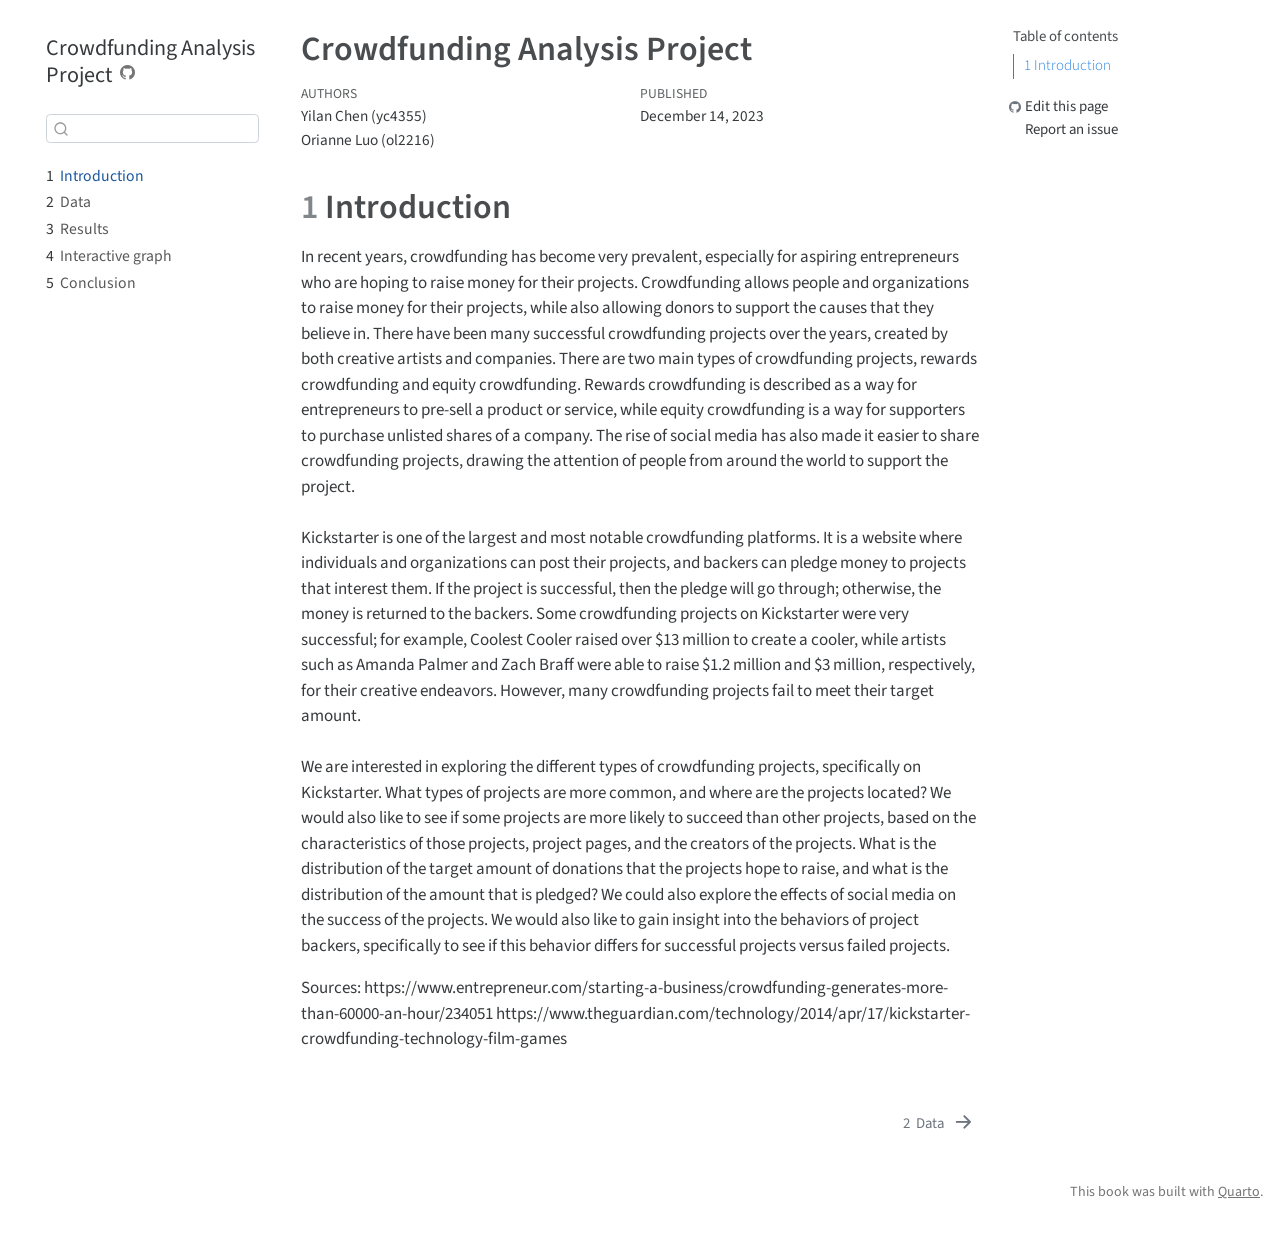
==== commit 02c286e0: "final update!!!!!!" ====
--- a/docs/index.html
+++ b/docs/index.html
@@ -183,9 +183,11 @@
 
 <section id="introduction" class="level1" data-number="1">
 <h1 data-number="1"><span class="header-section-number">1</span> Introduction</h1>
-<p>In recent years, crowdfunding has become very prevalent, especially for aspiring entrepreneurs who are hoping to raise money for their projects. Crowdfunding allows people and organizations to raise money for their projects, while also allowing donors to support the causes that they believe in. There have been many successful crowdfunding projects over the years, created by both creative artists and companies. There are two main types of crowdfunding projects, rewards crowdfunding and equity crowdfunding. Rewards crowdfunding is described as a way for entrepreneurs to pre-sell a product or service, while equity crowdfunding is a way for the supporters to purchase unlisted shares of a company. The rise of social media has also made it easier to share crowdfunding projects, drawing the attention of people from around the world to support the project.</p>
-<p>Kickstarter is one of the largest and most notable crowdfunding platforms. It is a website where individuals and organizations can post their projects, and backers can pledge money to projects that interest them. If the project is successful, then the pledge will go through; otherwise, the money is returned to the backers. Some crowdfunding projects on Kickstarter were very successful; for example, Coolest Cooler raised over $13 million to create a cooler, while artists such as Amanda Palmer and Zach Braff were able to raise $1.2 million and $3 million, respectively, for their creative endeavors. However, many crowdfunding projects fail to meet their target amount.</p>
-<p>We are interested in exploring the different types of crowdfunding projects, specifically on Kickstarter. What types of projects are more common, and where are the projects located? We would also like to see if some projects are more likely to succeed than other projects, based on the characteristics of those projects, project pages, and the creators of the projects. What is the distribution of the target amount of donations that the projects hope to raise, and what is the distribution of the amount that is actually pledged? We could also explore the effects of social media on the success of the projects. We would also like to gain insight on the behaviors of project backers, specifically to see if this behavior differs for projects that were successful versus projects that were unsuccessful.</p>
+<p>In recent years, crowdfunding has become very prevalent, especially for aspiring entrepreneurs who are hoping to raise money for their projects. Crowdfunding allows people and organizations to raise money for their projects, while also allowing donors to support the causes that they believe in. There have been many successful crowdfunding projects over the years, created by both creative artists and companies. There are two main types of crowdfunding projects, rewards crowdfunding and equity crowdfunding. Rewards crowdfunding is described as a way for entrepreneurs to pre-sell a product or service, while equity crowdfunding is a way for supporters to purchase unlisted shares of a company. The rise of social media has also made it easier to share crowdfunding projects, drawing the attention of people from around the world to support the project.<br>
+<br>
+Kickstarter is one of the largest and most notable crowdfunding platforms. It is a website where individuals and organizations can post their projects, and backers can pledge money to projects that interest them. If the project is successful, then the pledge will go through; otherwise, the money is returned to the backers. Some crowdfunding projects on Kickstarter were very successful; for example, Coolest Cooler raised over $13 million to create a cooler, while artists such as Amanda Palmer and Zach Braff were able to raise $1.2 million and $3 million, respectively, for their creative endeavors. However, many crowdfunding projects fail to meet their target amount.<br>
+<br>
+We are interested in exploring the different types of crowdfunding projects, specifically on Kickstarter. What types of projects are more common, and where are the projects located? We would also like to see if some projects are more likely to succeed than other projects, based on the characteristics of those projects, project pages, and the creators of the projects. What is the distribution of the target amount of donations that the projects hope to raise, and what is the distribution of the amount that is pledged? We could also explore the effects of social media on the success of the projects. We would also like to gain insight into the behaviors of project backers, specifically to see if this behavior differs for successful projects versus failed projects.</p>
 <p>Sources: https://www.entrepreneur.com/starting-a-business/crowdfunding-generates-more-than-60000-an-hour/234051 https://www.theguardian.com/technology/2014/apr/17/kickstarter-crowdfunding-technology-film-games</p>
 
 
